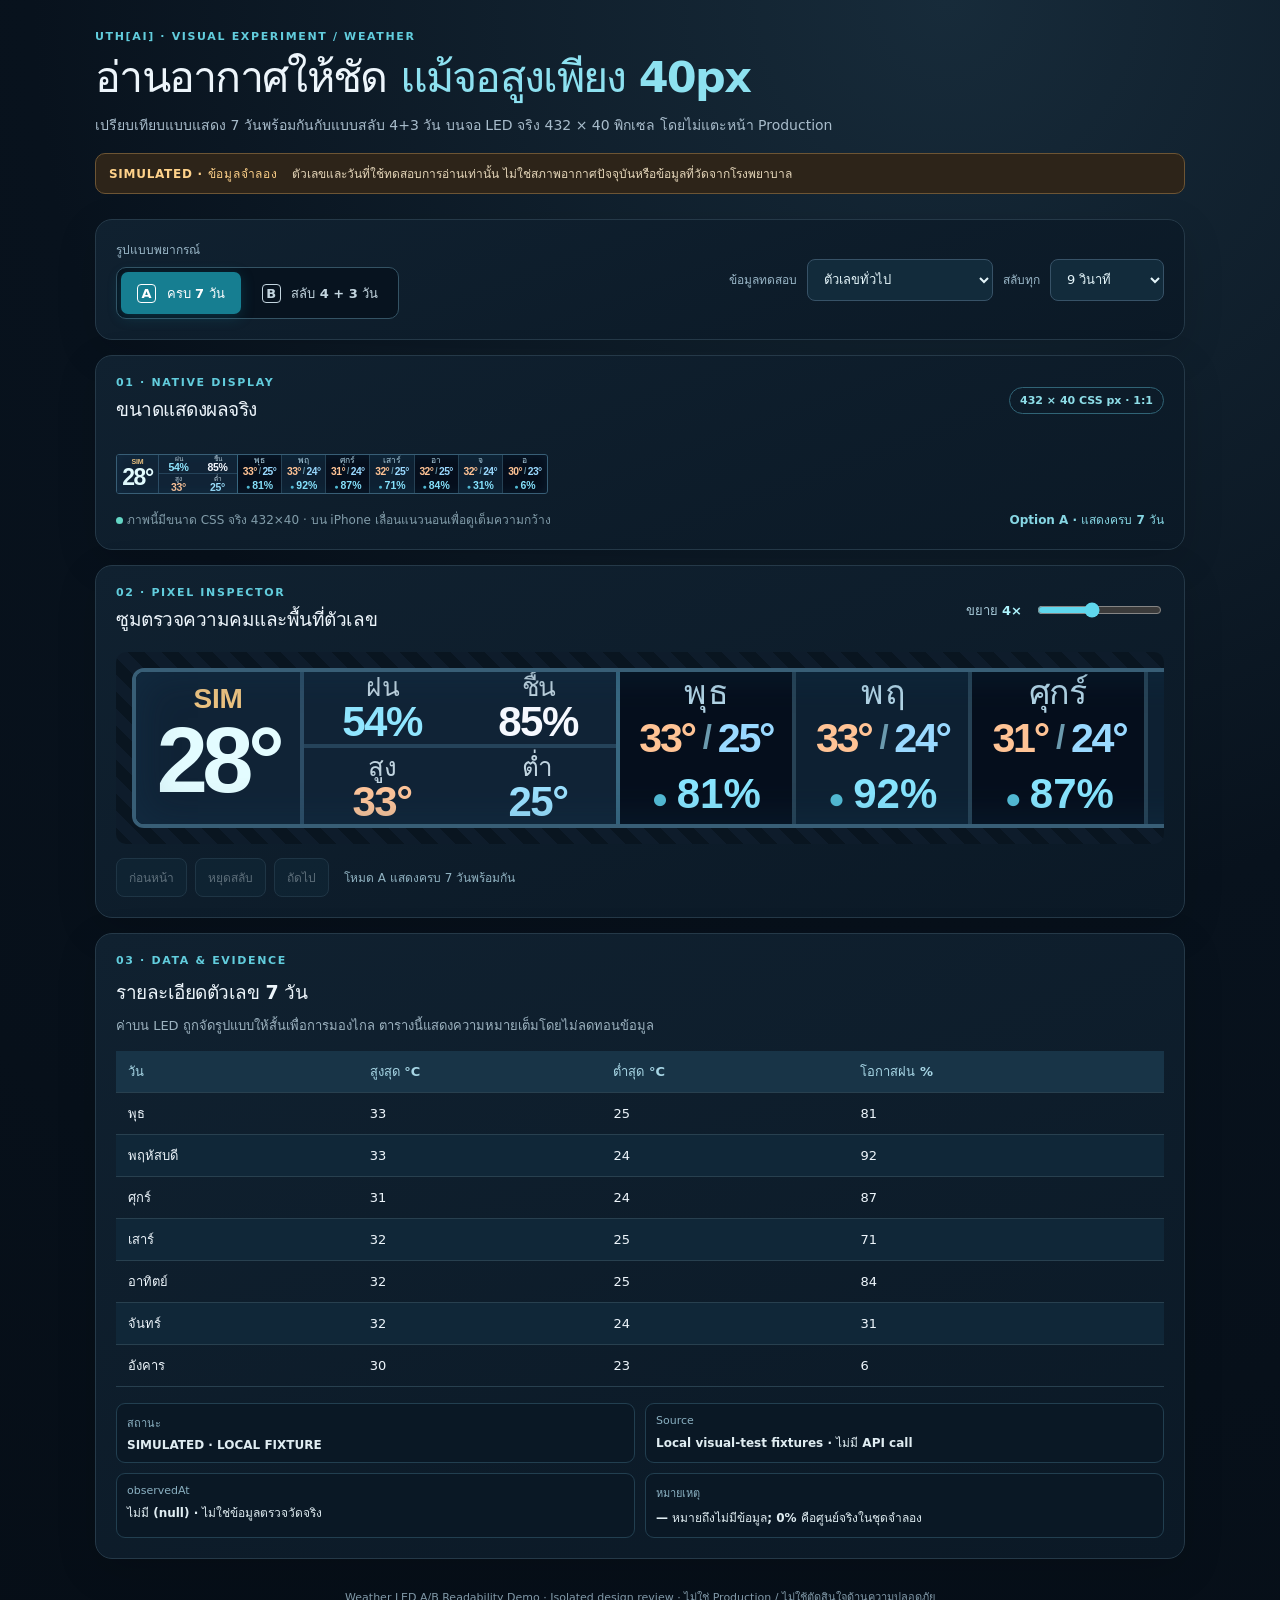
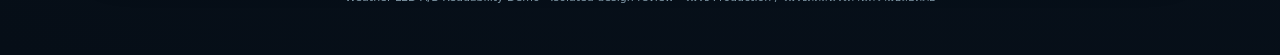
==== index.html @ 04f599a2 "preview: publish isolated simulated weather LED A/B lab" ====
<!doctype html>
<html lang="th">
<head>
  <meta charset="utf-8">
  <meta name="viewport" content="width=device-width,initial-scale=1,viewport-fit=cover">
  <meta name="color-scheme" content="dark">
  <meta name="description" content="Demo A/B สำหรับจอ LED Weather 432×40 px — ใช้ข้อมูลจำลองเท่านั้น ไม่เปลี่ยน Production">
  <title>UTH Weather LED • A/B Readability Lab</title>
  <link rel="stylesheet" href="./style.css">
  <script defer src="./app.js"></script>
</head>
<body>
  <main class="shell">
    <header class="page-head">
      <p class="eyebrow">UTH[AI] · VISUAL EXPERIMENT / WEATHER</p>
      <h1>อ่านอากาศให้ชัด <em>แม้จอสูงเพียง 40px</em></h1>
      <p class="intro">เปรียบเทียบแบบแสดง 7 วันพร้อมกันกับแบบสลับ 4+3 วัน บนจอ LED จริง 432 × 40 พิกเซล โดยไม่แตะหน้า Production</p>
      <div class="notice" role="note"><strong>SIMULATED · ข้อมูลจำลอง</strong><span>ตัวเลขและวันที่ใช้ทดสอบการอ่านเท่านั้น ไม่ใช่สภาพอากาศปัจจุบันหรือข้อมูลที่วัดจากโรงพยาบาล</span></div>
    </header>
    <section class="control-panel" aria-label="ตัวเลือกการเปรียบเทียบ">
      <div class="control-left">
        <div class="control-label">รูปแบบพยากรณ์</div>
        <div class="segmented" role="group" aria-label="เลือก Option">
          <button type="button" id="opt-a" class="selected" aria-pressed="true"><b>A</b> ครบ 7 วัน</button>
          <button type="button" id="opt-b" aria-pressed="false"><b>B</b> สลับ 4 + 3 วัน</button>
        </div>
      </div>
      <div class="control-right">
        <label for="scenario">ข้อมูลทดสอบ</label>
        <select id="scenario">
          <option value="normal">ตัวเลขทั่วไป</option>
          <option value="edge">ตัวเลขยาว / 100%</option>
          <option value="missing">ข้อมูลขาด / ค่า 0 จริง</option>
        </select>
        <label for="interval">สลับทุก</label>
        <select id="interval"><option value="8">8 วินาที</option><option value="9" selected>9 วินาที</option><option value="10">10 วินาที</option></select>
      </div>
    </section>
    <section class="screen-panel" aria-labelledby="real-heading">
      <div class="panel-heading"><div><p class="kicker">01 · NATIVE DISPLAY</p><h2 id="real-heading">ขนาดแสดงผลจริง</h2></div><span class="size-token">432 × 40 CSS px · 1:1</span></div>
      <div class="stage-scroll"><div id="native-stage" class="led-stage" role="img" aria-label="Weather LED ข้อมูลจำลอง 432 คูณ 40 พิกเซล"></div></div>
      <div class="screen-footer">
        <div class="footnote"><span class="dot"></span> ภาพนี้มีขนาด CSS จริง 432×40 · บน iPhone เลื่อนแนวนอนเพื่อดูเต็มความกว้าง</div>
        <div id="page-status" class="page-status" aria-live="polite">แสดงครบ 7 วัน</div>
      </div>
    </section>
    <section class="inspector-panel" aria-labelledby="zoom-heading">
      <div class="panel-heading"><div><p class="kicker">02 · PIXEL INSPECTOR</p><h2 id="zoom-heading">ซูมตรวจความคมและพื้นที่ตัวเลข</h2></div>
        <div class="zoom-controls"><label for="zoom">ขยาย <output id="zoom-value" for="zoom">4×</output></label><input type="range" id="zoom" min="1" max="8" step="1" value="4"></div>
      </div>
      <div class="zoom-viewport" id="zoom-viewport" tabindex="0" aria-label="จอขยาย เลื่อนแนวนอนเพื่อตรวจรายละเอียด">
        <div class="zoom-frame" id="zoom-frame"><div id="zoom-stage" class="led-stage" aria-hidden="true"></div></div>
      </div>
      <div class="transport">
        <button id="prev" type="button" class="secondary" disabled>ก่อนหน้า</button>
        <button id="pause" type="button" class="secondary" disabled>หยุดสลับ</button>
        <button id="next" type="button" class="secondary" disabled>ถัดไป</button>
        <span id="rotation-status" class="transport-note">โหมด A แสดงครบ 7 วันพร้อมกัน</span>
      </div>
    </section>
    <section class="details" aria-labelledby="details-heading">
      <div><p class="kicker">03 · DATA & EVIDENCE</p><h2 id="details-heading">รายละเอียดตัวเลข 7 วัน</h2>
      <p class="detail-note">ค่าบน LED ถูกจัดรูปแบบให้สั้นเพื่อการมองไกล ตารางนี้แสดงความหมายเต็มโดยไม่ลดทอนข้อมูล</p></div>
      <div class="table-scroll"><table><caption class="sr-only">รายละเอียดข้อมูลพยากรณ์จำลอง</caption><thead><tr><th scope="col">วัน</th><th scope="col">สูงสุด °C</th><th scope="col">ต่ำสุด °C</th><th scope="col">โอกาสฝน %</th></tr></thead><tbody id="details-body"></tbody></table></div>
      <div class="provenance"><div><span>สถานะ</span><strong>SIMULATED · LOCAL FIXTURE</strong></div><div><span>Source</span><strong>Local visual-test fixtures · ไม่มี API call</strong></div><div><span>observedAt</span><strong>ไม่มี (null) · ไม่ใช่ข้อมูลตรวจวัดจริง</strong></div><div><span>หมายเหตุ</span><strong>— หมายถึงไม่มีข้อมูล; 0% คือศูนย์จริงในชุดจำลอง</strong></div></div>
    </section>
    <footer class="site-footer">Weather LED A/B Readability Demo · Isolated design review · ไม่ใช่ Production / ไม่ใช้ตัดสินใจด้านความปลอดภัย</footer>
  </main>
</body>
</html>
---- style.css ----
:root{font-family:system-ui,-apple-system,"Segoe UI",Tahoma,sans-serif;color:#edf5fb;background:#08121d;font-synthesis:none}
*{box-sizing:border-box}body{margin:0;min-width:320px;background:radial-gradient(circle at 74% 0%,#172b3a 0%,#08121d 48%,#060e17 100%);min-height:100vh}
button,select,input{font:inherit}button{cursor:pointer}button:focus-visible,select:focus-visible,input:focus-visible,.zoom-viewport:focus-visible{outline:3px solid #6dd7e8;outline-offset:3px}
.shell{max-width:1180px;margin:auto;padding:30px clamp(15px,4vw,45px) 35px}.page-head{margin-bottom:25px}.eyebrow,.kicker{color:#62cddd;font-size:11px;font-weight:850;letter-spacing:.15em;margin:0 0 10px}
h1{font-size:clamp(26px,3.6vw,43px);line-height:1.13;letter-spacing:-.04em;margin:0 0 11px}h1 em{color:#8de1f0;font-style:normal}h2{font-size:19px;letter-spacing:-.025em;margin:0}.intro{color:#a8bccb;line-height:1.75;max-width:750px;margin:0 0 16px;font-size:14px}
.notice{display:flex;align-items:center;flex-wrap:wrap;gap:8px 15px;padding:10px 13px;border:1px solid #6d5534;border-radius:10px;background:#2d2419;color:#e6d7ba;font-size:12px}.notice strong{color:#ffd28a;letter-spacing:.06em}
.control-panel,.screen-panel,.inspector-panel,.details{border:1px solid #253948;border-radius:17px;background:linear-gradient(160deg,#102130,#0b1926);box-shadow:0 12px 40px #0002;margin:15px 0;padding:20px}
.control-panel{display:flex;flex-wrap:wrap;justify-content:space-between;gap:17px}.control-label,.control-right label{font-size:12px;color:#9bb8c9;font-weight:700}.control-left{display:flex;flex-direction:column;gap:8px}.segmented{background:#07131f;border:1px solid #345364;border-radius:10px;padding:4px;display:flex;flex-wrap:wrap;gap:5px}
.segmented button{color:#c3d5df;border:0;border-radius:7px;background:transparent;padding:10px 16px;font-size:13px;font-weight:650;min-height:42px}.segmented button.selected{background:#167e91;color:white;box-shadow:0 3px 14px #128ca240}.segmented b{display:inline-grid;place-items:center;border:1px solid currentColor;border-radius:4px;width:19px;height:19px;margin-right:6px}
.control-right{display:flex;align-items:center;gap:10px;flex-wrap:wrap}select{padding:10px 27px 10px 12px;background:#122b3b;color:#e3f4f9;border:1px solid #375267;border-radius:8px;min-height:42px;font-size:13px}
.panel-heading{display:flex;align-items:center;justify-content:space-between;flex-wrap:wrap;gap:12px;margin-bottom:18px}.panel-heading .kicker{margin-bottom:5px}.size-token{color:#8edee8;font-weight:800;font-size:11px;border:1px solid #306476;border-radius:50px;padding:6px 10px;white-space:nowrap}
.stage-scroll{overflow-x:auto;padding:12px 0 16px;max-width:100%;scrollbar-color:#436c7d transparent}.screen-footer{display:flex;gap:15px;justify-content:space-between;align-items:center;flex-wrap:wrap;font-size:12px;color:#829daa}.dot{display:inline-block;background:#64d6c5;width:7px;height:7px;border-radius:100%;vertical-align:middle}.page-status{color:#87d7e4;font-weight:700}
.led-stage{width:432px;height:40px;display:flex;background:#050e1c;color:white;overflow:hidden;position:relative;white-space:nowrap;font-family:"Arial","Tahoma",system-ui,sans-serif;font-variant-numeric:tabular-nums;font-size:10px;isolation:isolate;border:1px solid #385e76;border-radius:3px;line-height:1}
.led-stage::after{content:"";position:absolute;inset:0;box-shadow:inset 0 0 11px #16415b50;pointer-events:none}
.today-block{width:121px;min-width:121px;height:38px;display:flex;align-items:stretch;border-right:1px solid #386780;background:#102336}
.today-main{width:42px;flex:0 0 42px;display:flex;align-items:center;justify-content:center;flex-direction:column;border-right:1px solid #2d4d66;gap:0}
.today-tag{font-size:7px;color:#efc481;font-weight:900;letter-spacing:-.01em}.today-temp{font-size:23px;line-height:25px;font-weight:950;letter-spacing:-.06em;color:#e3fcff;font-family:Arial,Tahoma,sans-serif}
.today-metrics{display:grid;grid-template-columns:repeat(2,minmax(0,1fr));grid-template-rows:repeat(2,1fr);width:78px}
.metric{display:flex;flex-direction:column;justify-content:center;align-items:center;gap:0;border-bottom:1px solid #25435a;min-width:0;overflow:hidden}
.metric:nth-child(n+3){border-bottom:0}.metric-label{font-size:6.5px;line-height:7px;color:#c0d4e0;font-weight:800}.metric-value{font-family:Arial,Tahoma,sans-serif;line-height:11px;font-size:10.5px;color:#f6f9ff;font-weight:950;letter-spacing:-.035em}
.metric[data-kind="rain"] .metric-value{color:#90e6ff}.metric[data-kind="high"] .metric-value{color:#ffc59a}.metric[data-kind="low"] .metric-value{color:#9ce1ff}
.forecast-grid{flex:1;min-width:0;display:grid;height:38px;grid-template-columns:repeat(var(--columns),minmax(0,1fr))}
.day-cell{display:flex;flex-direction:column;align-items:center;justify-content:center;gap:0;min-width:0;overflow:hidden;border-right:1px solid #274255}
.day-cell:last-child{border-right:0}.day-cell:nth-child(2n){background:#0d2032}.day-name{color:#b3d5e6;font-weight:900;font-size:8.5px;line-height:10px}.day-temps{display:flex;align-items:center;justify-content:center;gap:2px;white-space:nowrap;height:14px;font-size:10.3px;font-weight:950;letter-spacing:-.055em;font-family:Arial,Tahoma,sans-serif}
.day-high{color:#ffc395}.day-low{color:#9ad9ff}.day-divider{color:#6b9aae;font-size:.8em}.day-rain{font-size:10.5px;line-height:12px;font-weight:950;color:#88e5ff;font-family:Arial,Tahoma,sans-serif}.rain-icon{color:#54bcd6;font-size:7px;margin-right:2px}
.led-stage.mode-b .day-name{font-size:10px;line-height:10px}.led-stage.mode-b .day-temps{font-size:14.3px;height:16px;line-height:16px;gap:3px}.led-stage.mode-b .day-rain{font-size:13px;line-height:12px}.led-stage.mode-b .rain-icon{font-size:8px}.led-stage.mode-b .day-cell{gap:0}
.zoom-controls{display:flex;align-items:center;gap:13px;color:#a7c9d8;font-size:13px;font-weight:750}.zoom-controls label{white-space:nowrap}.zoom-controls input{width:125px;accent-color:#5fd7ed}.zoom-controls output{color:#adf3fc}
.zoom-viewport{overflow:auto;max-width:100%;border-radius:10px;background:repeating-linear-gradient(45deg,#091520,#091520 12px,#0e1c2b 12px,#0e1c2b 24px);padding:16px;scrollbar-color:#426c7d #0c1d2b}
.zoom-frame{width:1728px;height:160px;position:relative}.zoom-frame .led-stage{position:absolute;left:0;top:0;transform:scale(var(--zoom,4));transform-origin:top left}
.transport{display:flex;flex-wrap:wrap;align-items:center;gap:8px;margin-top:14px}.secondary{border:1px solid #3c5d70;background:#122d3e;color:#def2fa;padding:9px 12px;border-radius:8px;font-size:12px;font-weight:750;min-height:39px}.secondary:disabled{cursor:not-allowed;opacity:.38}.transport-note{font-size:12px;color:#91b3c2;margin-left:7px}
.detail-note{font-size:13px;color:#9db3c0;margin:8px 0 15px}.table-scroll{overflow-x:auto}table{width:100%;border-collapse:collapse;font-size:13px}thead{background:#183447;color:#a7d6e5}th,td{padding:10px 12px;text-align:left;border-bottom:1px solid #28404f;white-space:nowrap}tbody tr:nth-child(even){background:#102738}tbody td:first-child{font-weight:800}
.provenance{display:grid;grid-template-columns:repeat(2,minmax(0,1fr));gap:10px;margin-top:16px}.provenance>div{background:#0a1825;border:1px solid #223f50;border-radius:9px;padding:10px;display:flex;flex-direction:column;gap:6px;min-width:0}.provenance span{font-size:11px;color:#8ab0c1}.provenance strong{font-size:12px;overflow-wrap:anywhere;color:#e0edf2}.site-footer{font-size:11px;color:#8199a8;padding:14px 2px;text-align:center}.sr-only{position:absolute;width:1px;height:1px;padding:0;margin:-1px;overflow:hidden;clip:rect(0,0,0,0);white-space:nowrap;border:0}
@media(max-width:660px){.shell{padding:19px 12px}.control-panel,.screen-panel,.inspector-panel,.details{padding:14px;border-radius:12px}.segmented button{flex:1;padding:9px 11px}.control-right{gap:7px}.control-right label{width:100%;margin-top:3px}select{flex:1;min-width:125px}.provenance{grid-template-columns:1fr}.zoom-viewport{padding:12px}.transport-note{width:100%;margin:6px 0 0}.size-token{font-size:10px}}
@media(prefers-reduced-motion:reduce){*,*::before,*::after{transition:none!important;animation:none!important;scroll-behavior:auto!important}}
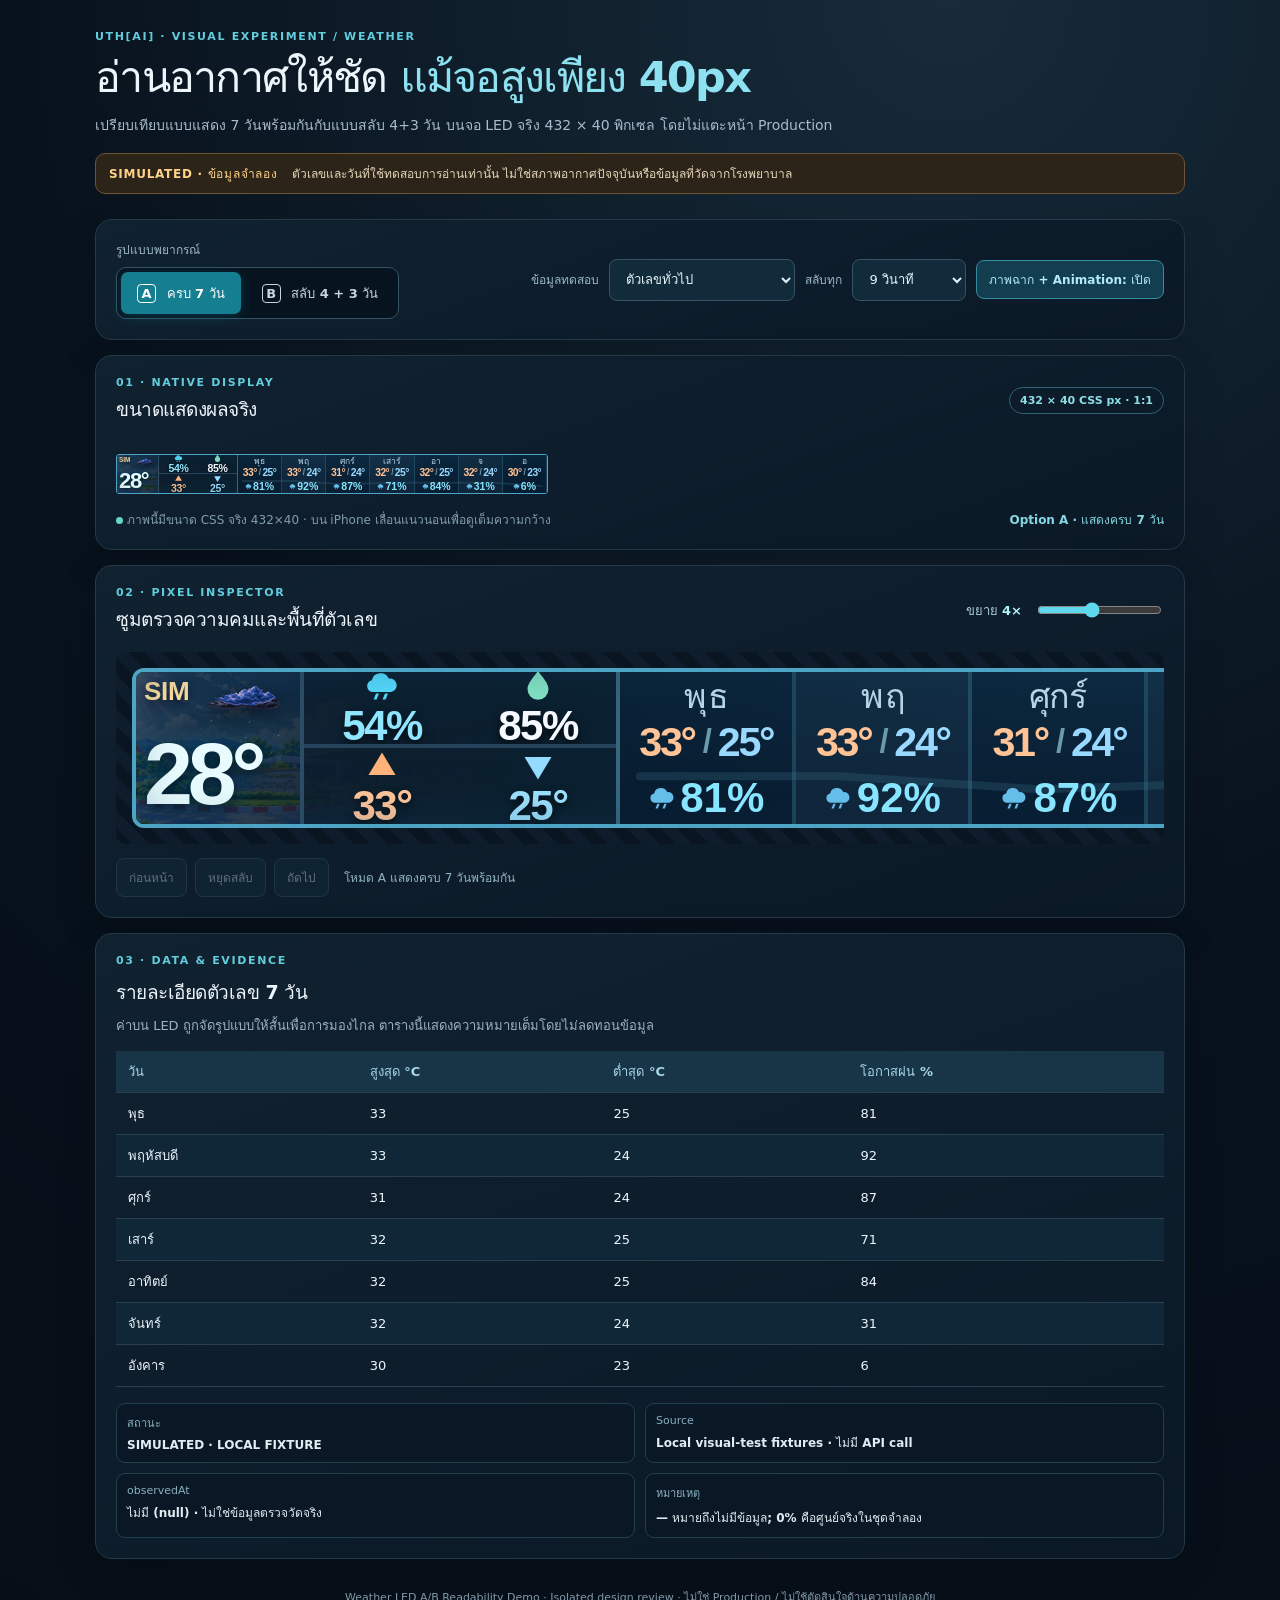
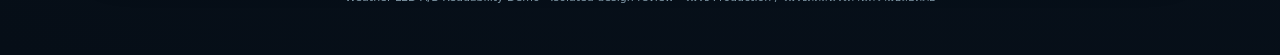
==== commit 6cf59c64: "preview: preserve animated weather scenery and metric pictograms" ====
--- a/index.html
+++ b/index.html
@@ -6,6 +6,7 @@
   <meta name="color-scheme" content="dark">
   <meta name="description" content="Demo A/B สำหรับจอ LED Weather 432×40 px — ใช้ข้อมูลจำลองเท่านั้น ไม่เปลี่ยน Production">
   <title>UTH Weather LED • A/B Readability Lab</title>
+  <link rel="icon" href="data:,">
   <link rel="stylesheet" href="./style.css">
   <script defer src="./app.js"></script>
 </head>
@@ -34,6 +35,7 @@
         </select>
         <label for="interval">สลับทุก</label>
         <select id="interval"><option value="8">8 วินาที</option><option value="9" selected>9 วินาที</option><option value="10">10 วินาที</option></select>
+        <button type="button" id="effects" class="secondary fx-toggle" aria-pressed="true">ภาพฉาก + Animation: เปิด</button>
       </div>
     </section>
     <section class="screen-panel" aria-labelledby="real-heading">
--- a/style.css
+++ b/style.css
@@ -31,4 +31,37 @@
 .detail-note{font-size:13px;color:#9db3c0;margin:8px 0 15px}.table-scroll{overflow-x:auto}table{width:100%;border-collapse:collapse;font-size:13px}thead{background:#183447;color:#a7d6e5}th,td{padding:10px 12px;text-align:left;border-bottom:1px solid #28404f;white-space:nowrap}tbody tr:nth-child(even){background:#102738}tbody td:first-child{font-weight:800}
 .provenance{display:grid;grid-template-columns:repeat(2,minmax(0,1fr));gap:10px;margin-top:16px}.provenance>div{background:#0a1825;border:1px solid #223f50;border-radius:9px;padding:10px;display:flex;flex-direction:column;gap:6px;min-width:0}.provenance span{font-size:11px;color:#8ab0c1}.provenance strong{font-size:12px;overflow-wrap:anywhere;color:#e0edf2}.site-footer{font-size:11px;color:#8199a8;padding:14px 2px;text-align:center}.sr-only{position:absolute;width:1px;height:1px;padding:0;margin:-1px;overflow:hidden;clip:rect(0,0,0,0);white-space:nowrap;border:0}
 @media(max-width:660px){.shell{padding:19px 12px}.control-panel,.screen-panel,.inspector-panel,.details{padding:14px;border-radius:12px}.segmented button{flex:1;padding:9px 11px}.control-right{gap:7px}.control-right label{width:100%;margin-top:3px}select{flex:1;min-width:125px}.provenance{grid-template-columns:1fr}.zoom-viewport{padding:12px}.transport-note{width:100%;margin:6px 0 0}.size-token{font-size:10px}}
-@media(prefers-reduced-motion:reduce){*,*::before,*::after{transition:none!important;animation:none!important;scroll-behavior:auto!important}}+@media(prefers-reduced-motion:reduce){*,*::before,*::after{transition:none!important;animation:none!important;scroll-behavior:auto!important}}
+/* Weather luxury visual restoration — scoped to isolated demo; never production.
+   Original assets are copied without re-encoding from v2/weather-assets. */
+.led-stage{background:linear-gradient(155deg,#061b2b 0%,#0a1f35 58%,#050d1a 100%);border-color:#4ca5c5;box-shadow:inset 0 0 8px #42aade44}
+.today-block{position:relative;isolation:isolate;background:#061b2c}
+.today-scene{position:absolute;inset:0;width:121px;height:38px;object-fit:cover;object-position:50% 50%;opacity:.58;filter:saturate(1.2);-webkit-mask-image:linear-gradient(90deg,#000 0%,#000 32%,transparent 100%);mask-image:linear-gradient(90deg,#000 0%,#000 32%,transparent 100%);z-index:0}
+.today-block::after{content:"";position:absolute;inset:0;z-index:1;pointer-events:none;background:linear-gradient(90deg,#06162666,#091c29b5 40%,#081727ee 100%)}
+.today-main,.today-metrics{position:relative;z-index:2}
+.today-main{justify-content:flex-end;align-items:flex-start;padding:0 0 1px 2px}
+.today-tag{position:absolute;top:2px;left:2px;z-index:4;color:#ffe0a0;font-size:6.5px;text-shadow:0 1px 3px #07121e}
+.today-temp{position:relative;z-index:3;font-size:22px;line-height:23px;color:#e8fcff;text-shadow:0 1px 4px #001222,0 0 7px #0a587f}
+.today-animation,.today-poster{position:absolute;right:-2px;top:-7px;width:32px;height:32px;object-fit:contain;z-index:2;filter:drop-shadow(0 1px 2px #0006)}
+.today-poster{display:none}
+.today-metrics{background:linear-gradient(90deg,#0b1c2cbf,#0a2131e8)}
+.metric-label{display:flex;align-items:center;justify-content:center;height:9px;line-height:9px}
+.metric-symbol{display:block;width:9px;height:9px;fill:currentColor}
+.metric[data-kind="rain"] .metric-symbol{color:#55dcff}
+.metric[data-kind="humidity"] .metric-symbol{color:#84e5c5}
+.metric[data-kind="high"] .metric-symbol{color:#ffb27a}
+.metric[data-kind="low"] .metric-symbol{color:#94dbff}
+.metric-value{text-shadow:0 1px 2px #000b}
+.forecast-grid{position:relative;background:radial-gradient(ellipse at 45% 0%,#17415b72,transparent 86%),linear-gradient(180deg,#081f32,#071528)}
+.day-cell{position:relative;z-index:1;background:#09213866;border-right-color:#36708c70}
+.day-cell:nth-child(2n){background:#1530477a}
+.day-rain{display:flex;justify-content:center;align-items:center;white-space:nowrap;gap:1px}
+.day-rain .metric-symbol{width:7px;height:7px;min-width:7px;color:#65bde9}
+.mode-b .day-rain .metric-symbol{width:8px;height:8px;min-width:8px}
+.mini-trend{position:absolute;left:5px;bottom:3px;width:calc(100% - 10px);height:13px;opacity:.19;pointer-events:none;z-index:0;overflow:visible}
+.mini-trend path{fill:none;stroke:#80e6fa;stroke-width:2;vector-effect:non-scaling-stroke;stroke-linejoin:round;stroke-linecap:round}
+.fx-toggle{font-size:12px;white-space:nowrap}
+.fx-toggle[aria-pressed="true"]{color:#b2eaf6;border-color:#368ca1;background:#123e50}
+.effects-off .today-scene,.effects-off .today-animation,.effects-off .today-poster,.effects-off .mini-trend{display:none}
+.effects-off .today-block{background:#102336}
+@media(prefers-reduced-motion:reduce){.today-animation{display:none}.today-poster{display:block}.effects-off .today-poster{display:none}}
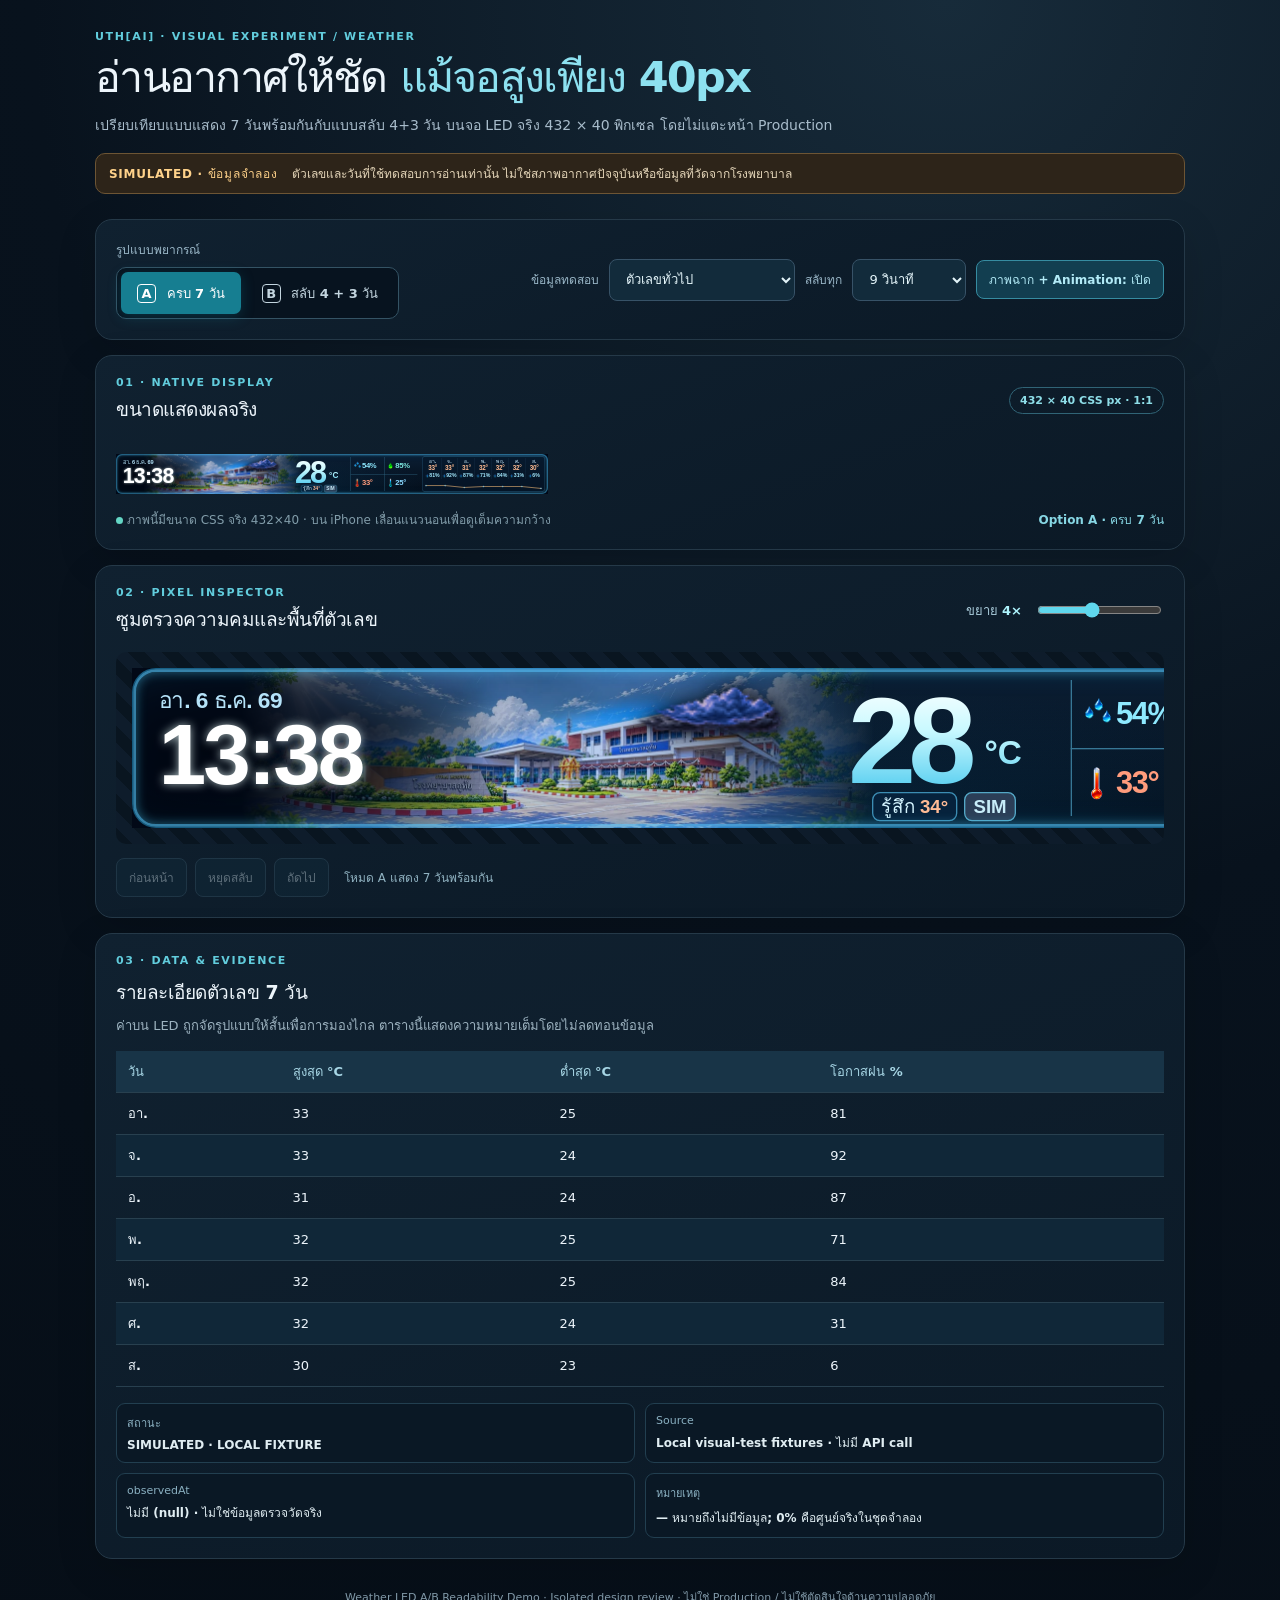
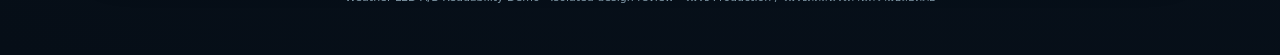
==== commit b9b5e9fc: "preview: match actual Weather Luxury layout and restore clock" ====
--- a/index.html
+++ b/index.html
@@ -8,6 +8,7 @@
   <title>UTH Weather LED • A/B Readability Lab</title>
   <link rel="icon" href="data:,">
   <link rel="stylesheet" href="./style.css">
+  <script defer src="./production-luxury-template.js"></script>
   <script defer src="./app.js"></script>
 </head>
 <body>
--- a/style.css
+++ b/style.css
@@ -65,3 +65,8 @@
 .effects-off .today-scene,.effects-off .today-animation,.effects-off .today-poster,.effects-off .mini-trend{display:none}
 .effects-off .today-block{background:#102336}
 @media(prefers-reduced-motion:reduce){.today-animation{display:none}.today-poster{display:block}.effects-off .today-poster{display:none}}
+
+/* The original live Production Weather 1296x120 board is rendered INSIDE each
+   .led-stage shadow root at native scale(1/3). This host has no new skin. */
+.led-stage{display:block!important;position:relative!important;flex:none!important;border:0!important;border-radius:0!important;background:#020917!important;box-shadow:none!important;overflow:hidden!important;isolation:isolate!important}
+.led-stage::after{display:none!important}
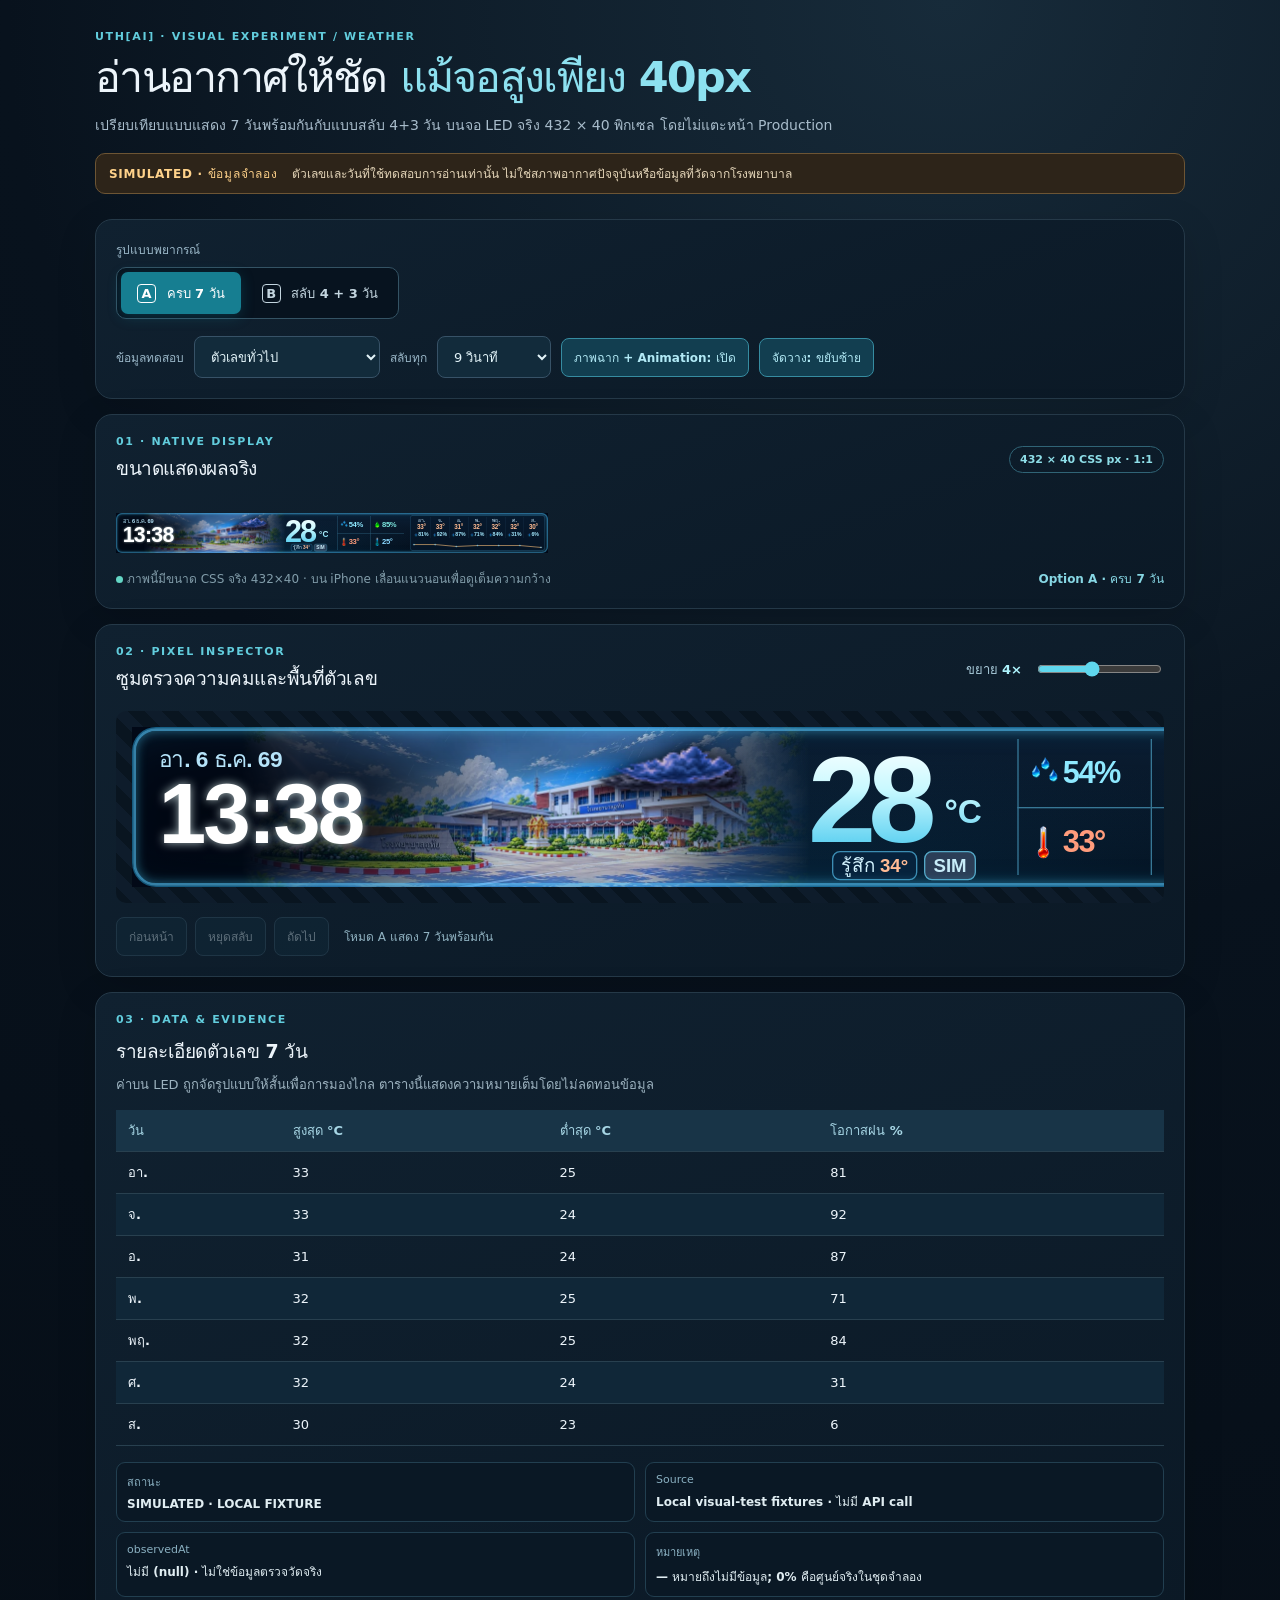
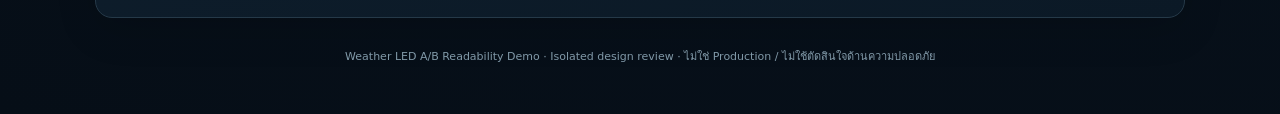
==== commit cf7a15a0: "preview: compact left-shift with original layout toggle" ====
--- a/index.html
+++ b/index.html
@@ -37,6 +37,7 @@
         <label for="interval">สลับทุก</label>
         <select id="interval"><option value="8">8 วินาที</option><option value="9" selected>9 วินาที</option><option value="10">10 วินาที</option></select>
         <button type="button" id="effects" class="secondary fx-toggle" aria-pressed="true">ภาพฉาก + Animation: เปิด</button>
+        <button type="button" id="layout" class="secondary fx-toggle" aria-pressed="true">จัดวาง: ขยับซ้าย</button>
       </div>
     </section>
     <section class="screen-panel" aria-labelledby="real-heading">
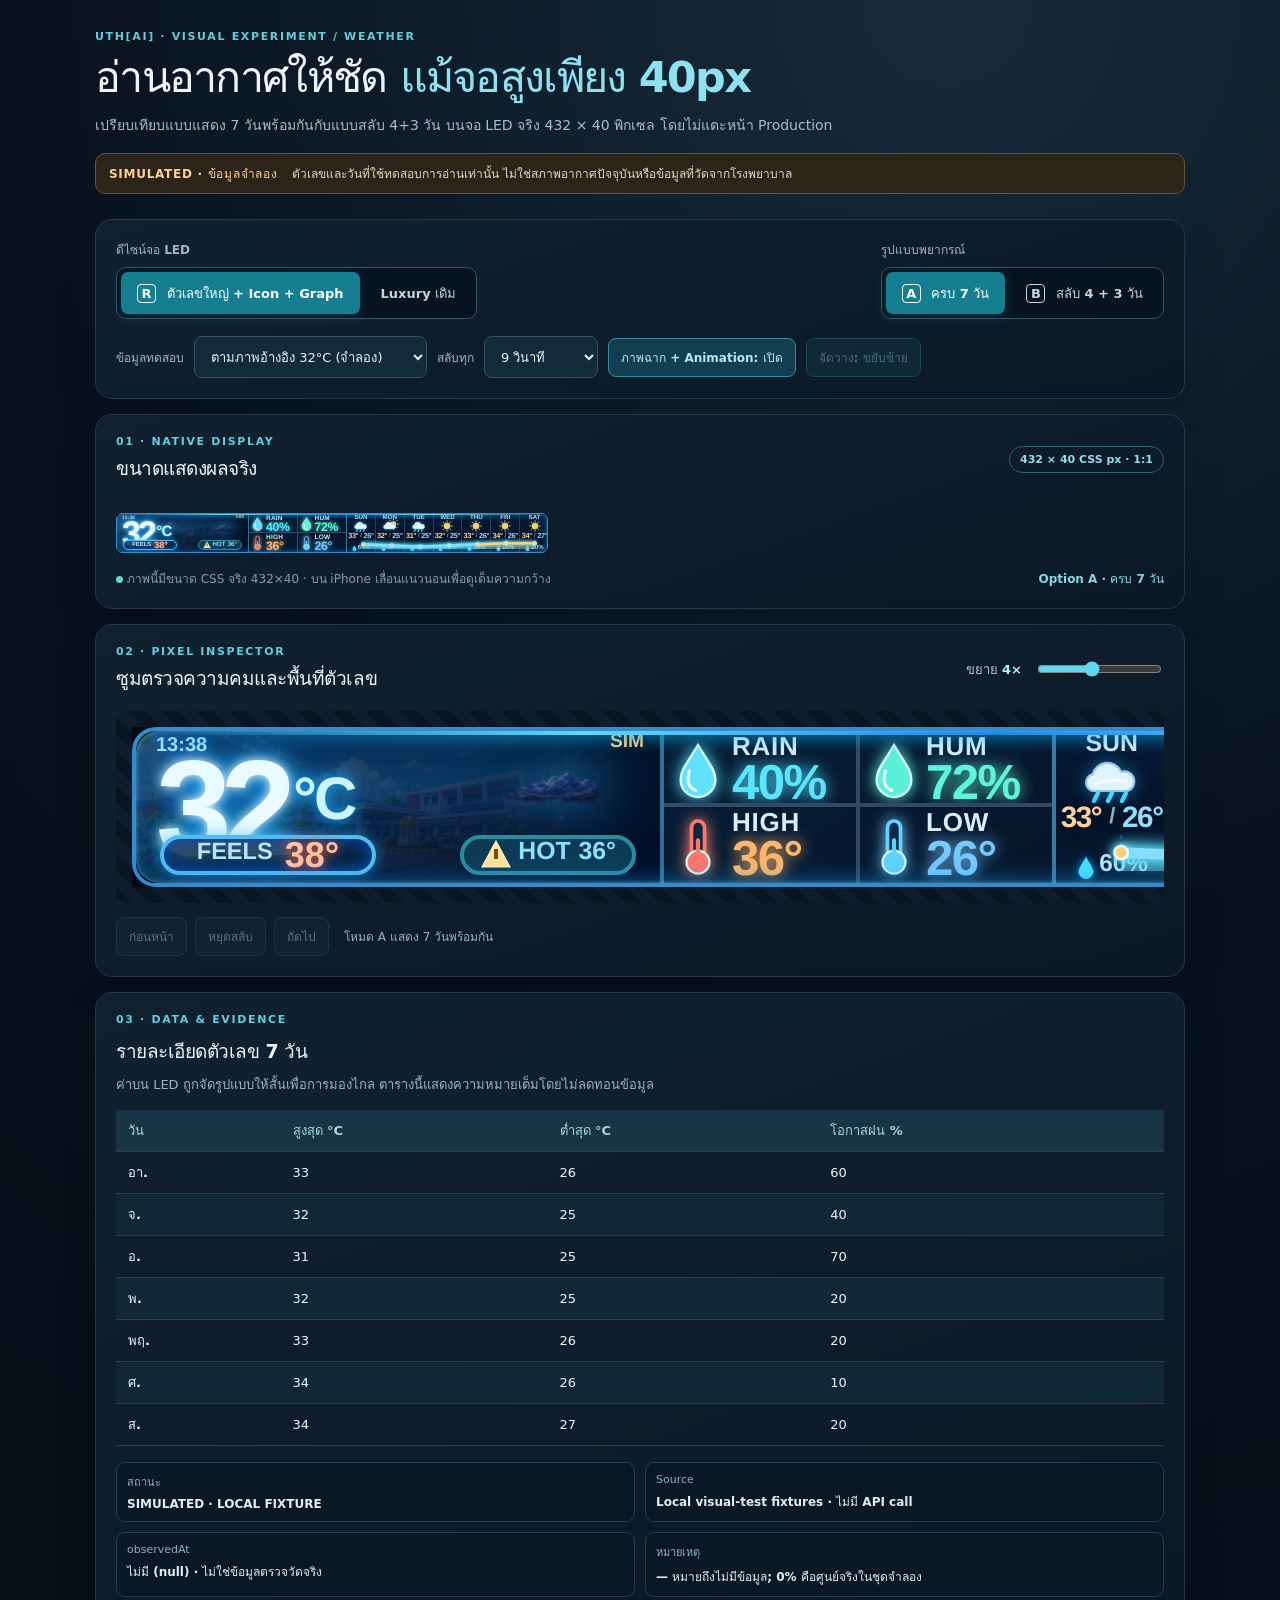
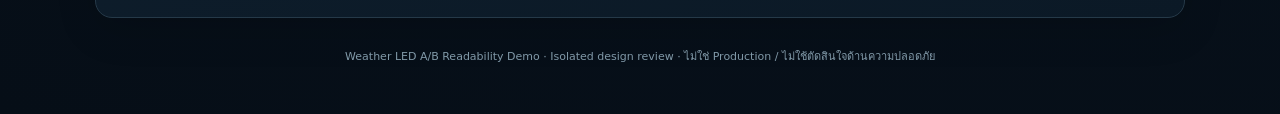
==== commit b8bc0905: "preview: reference-inspired weather pictograms and thermal line chart" ====
--- a/index.html
+++ b/index.html
@@ -9,6 +9,7 @@
   <link rel="icon" href="data:,">
   <link rel="stylesheet" href="./style.css">
   <script defer src="./production-luxury-template.js"></script>
+  <script defer src="./reference.js"></script>
   <script defer src="./app.js"></script>
 </head>
 <body>
@@ -21,6 +22,13 @@
     </header>
     <section class="control-panel" aria-label="ตัวเลือกการเปรียบเทียบ">
       <div class="control-left">
+        <div class="control-label">ดีไซน์จอ LED</div>
+        <div class="segmented" role="group" aria-label="เลือกดีไซน์">
+          <button type="button" id="visual-reference" class="selected" aria-pressed="true"><b>R</b> ตัวเลขใหญ่ + Icon + Graph</button>
+          <button type="button" id="visual-luxury" aria-pressed="false">Luxury เดิม</button>
+        </div>
+      </div>
+      <div class="control-left">
         <div class="control-label">รูปแบบพยากรณ์</div>
         <div class="segmented" role="group" aria-label="เลือก Option">
           <button type="button" id="opt-a" class="selected" aria-pressed="true"><b>A</b> ครบ 7 วัน</button>
@@ -30,7 +38,7 @@
       <div class="control-right">
         <label for="scenario">ข้อมูลทดสอบ</label>
         <select id="scenario">
-          <option value="normal">ตัวเลขทั่วไป</option>
+          <option value="normal">ตามภาพอ้างอิง 32°C (จำลอง)</option>
           <option value="edge">ตัวเลขยาว / 100%</option>
           <option value="missing">ข้อมูลขาด / ค่า 0 จริง</option>
         </select>
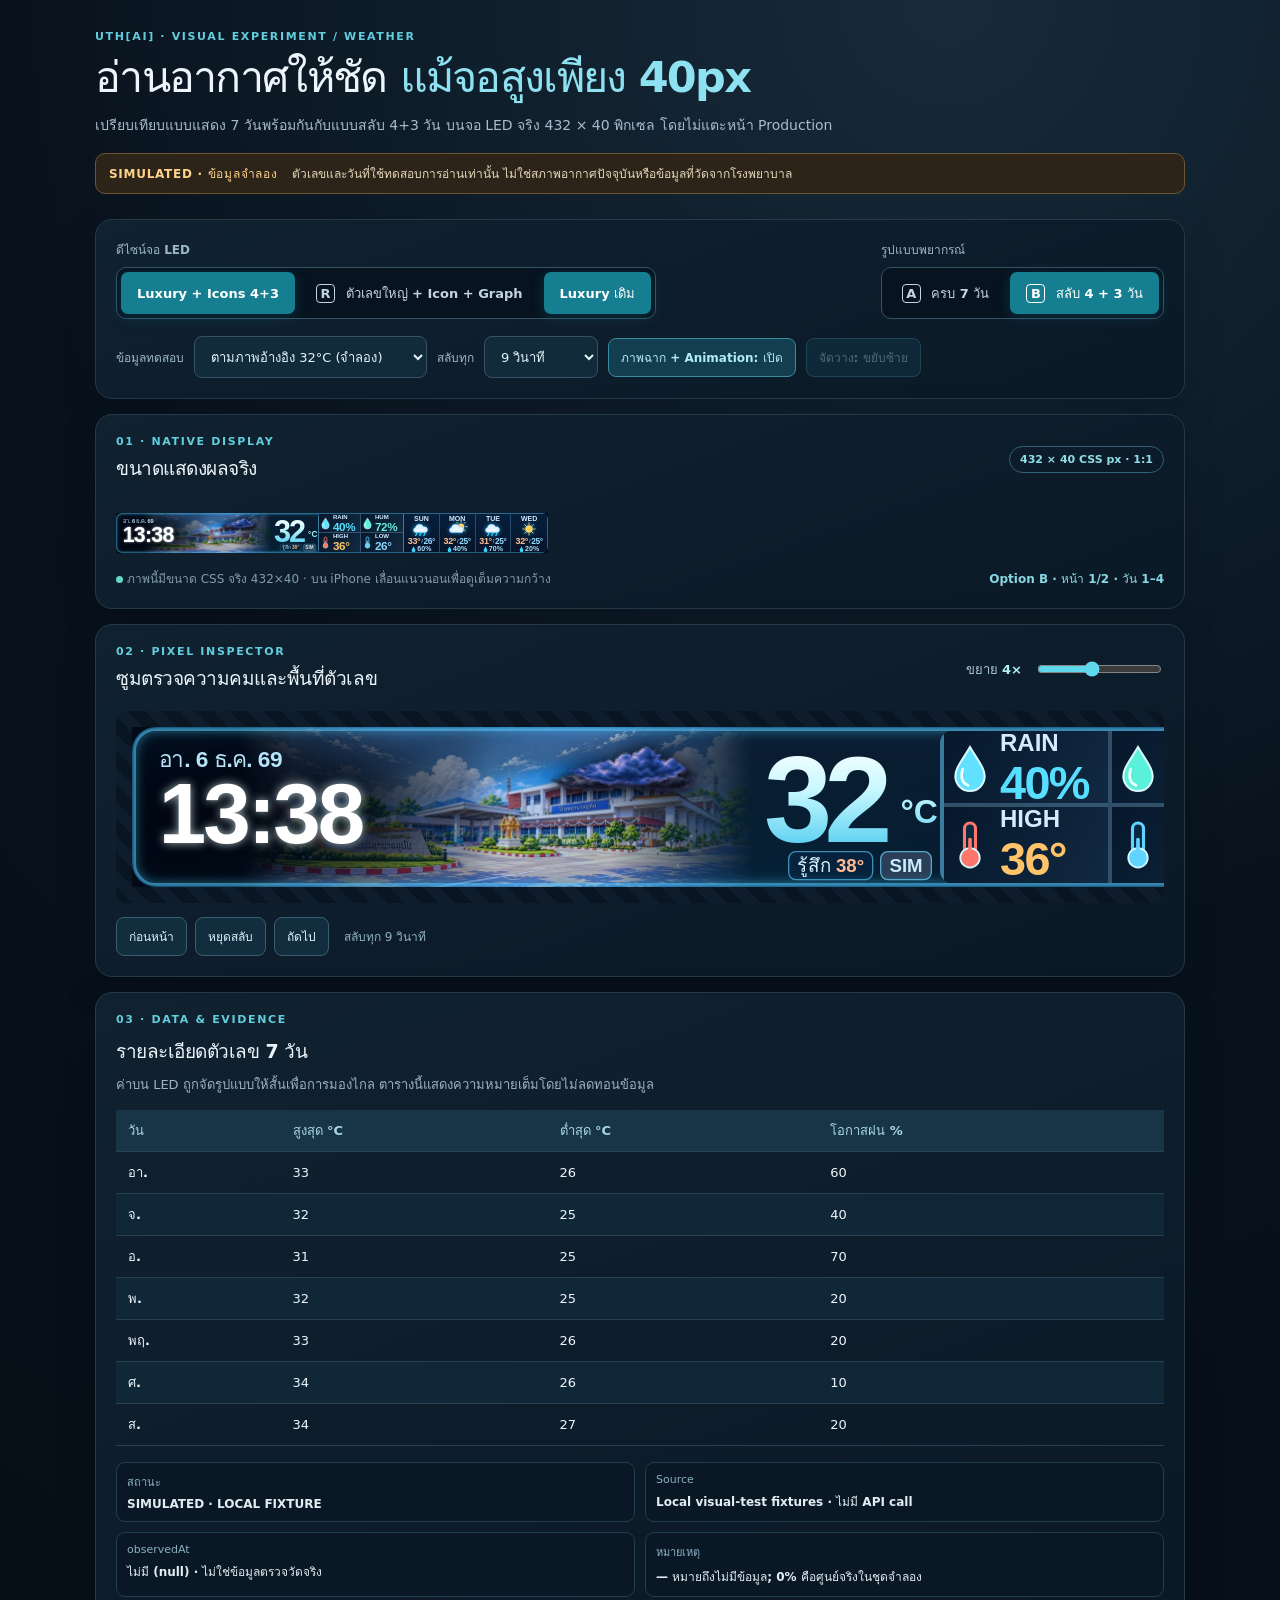
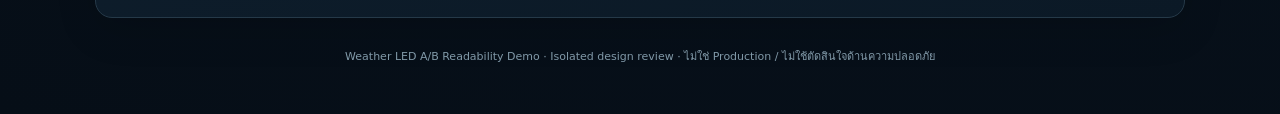
==== commit 623bfbc6: "preview(weather): luxury hybrid crisp metrics and 4+3 icons" ====
--- a/index.html
+++ b/index.html
@@ -10,6 +10,7 @@
   <link rel="stylesheet" href="./style.css">
   <script defer src="./production-luxury-template.js"></script>
   <script defer src="./reference.js"></script>
+  <script defer src="./hybrid.js"></script>
   <script defer src="./app.js"></script>
 </head>
 <body>
@@ -24,15 +25,16 @@
       <div class="control-left">
         <div class="control-label">ดีไซน์จอ LED</div>
         <div class="segmented" role="group" aria-label="เลือกดีไซน์">
-          <button type="button" id="visual-reference" class="selected" aria-pressed="true"><b>R</b> ตัวเลขใหญ่ + Icon + Graph</button>
+          <button type="button" id="visual-hybrid" class="selected" aria-pressed="true">Luxury + Icons 4+3</button>
+          <button type="button" id="visual-reference" aria-pressed="false"><b>R</b> ตัวเลขใหญ่ + Icon + Graph</button>
           <button type="button" id="visual-luxury" aria-pressed="false">Luxury เดิม</button>
         </div>
       </div>
       <div class="control-left">
         <div class="control-label">รูปแบบพยากรณ์</div>
         <div class="segmented" role="group" aria-label="เลือก Option">
-          <button type="button" id="opt-a" class="selected" aria-pressed="true"><b>A</b> ครบ 7 วัน</button>
-          <button type="button" id="opt-b" aria-pressed="false"><b>B</b> สลับ 4 + 3 วัน</button>
+          <button type="button" id="opt-a" aria-pressed="false" disabled><b>A</b> ครบ 7 วัน</button>
+          <button type="button" id="opt-b" class="selected" aria-pressed="true"><b>B</b> สลับ 4 + 3 วัน</button>
         </div>
       </div>
       <div class="control-right">
@@ -53,7 +55,7 @@
       <div class="stage-scroll"><div id="native-stage" class="led-stage" role="img" aria-label="Weather LED ข้อมูลจำลอง 432 คูณ 40 พิกเซล"></div></div>
       <div class="screen-footer">
         <div class="footnote"><span class="dot"></span> ภาพนี้มีขนาด CSS จริง 432×40 · บน iPhone เลื่อนแนวนอนเพื่อดูเต็มความกว้าง</div>
-        <div id="page-status" class="page-status" aria-live="polite">แสดงครบ 7 วัน</div>
+        <div id="page-status" class="page-status" aria-live="polite">สลับ 4 + 3 วัน</div>
       </div>
     </section>
     <section class="inspector-panel" aria-labelledby="zoom-heading">
